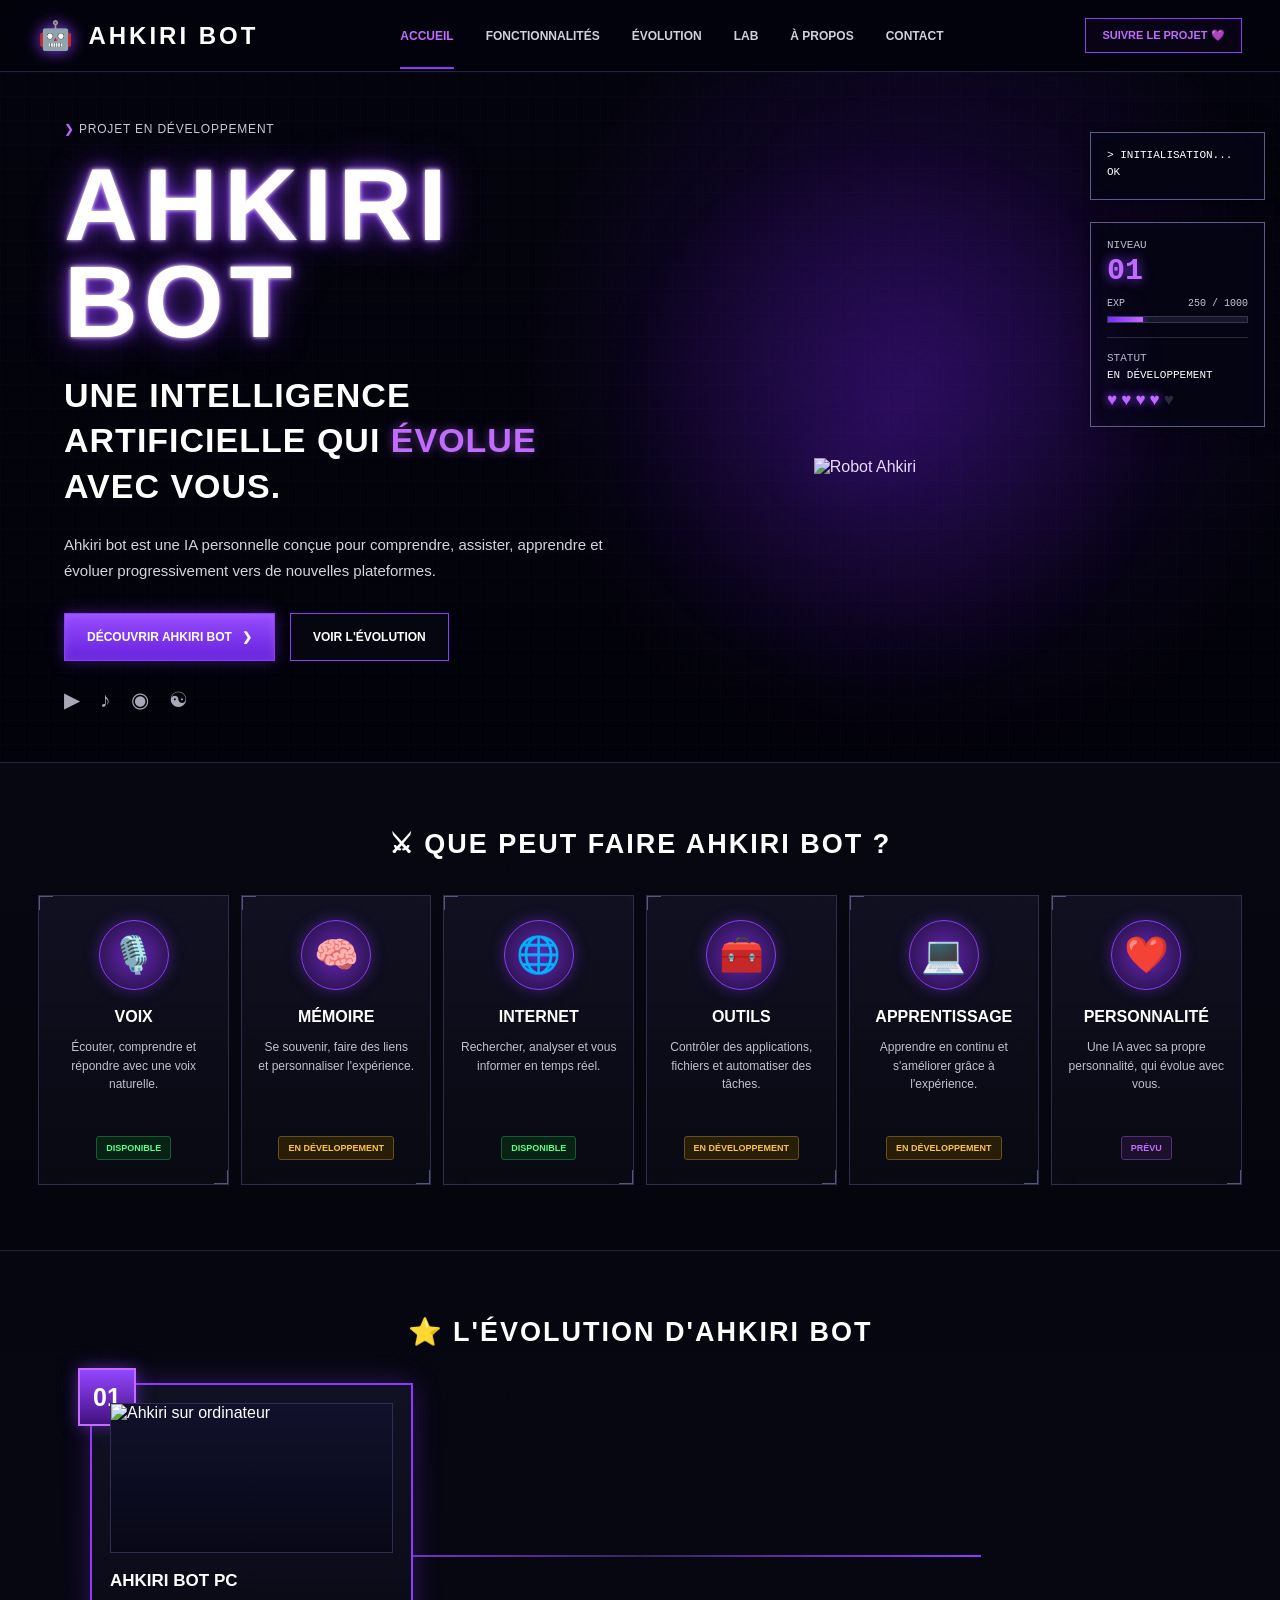
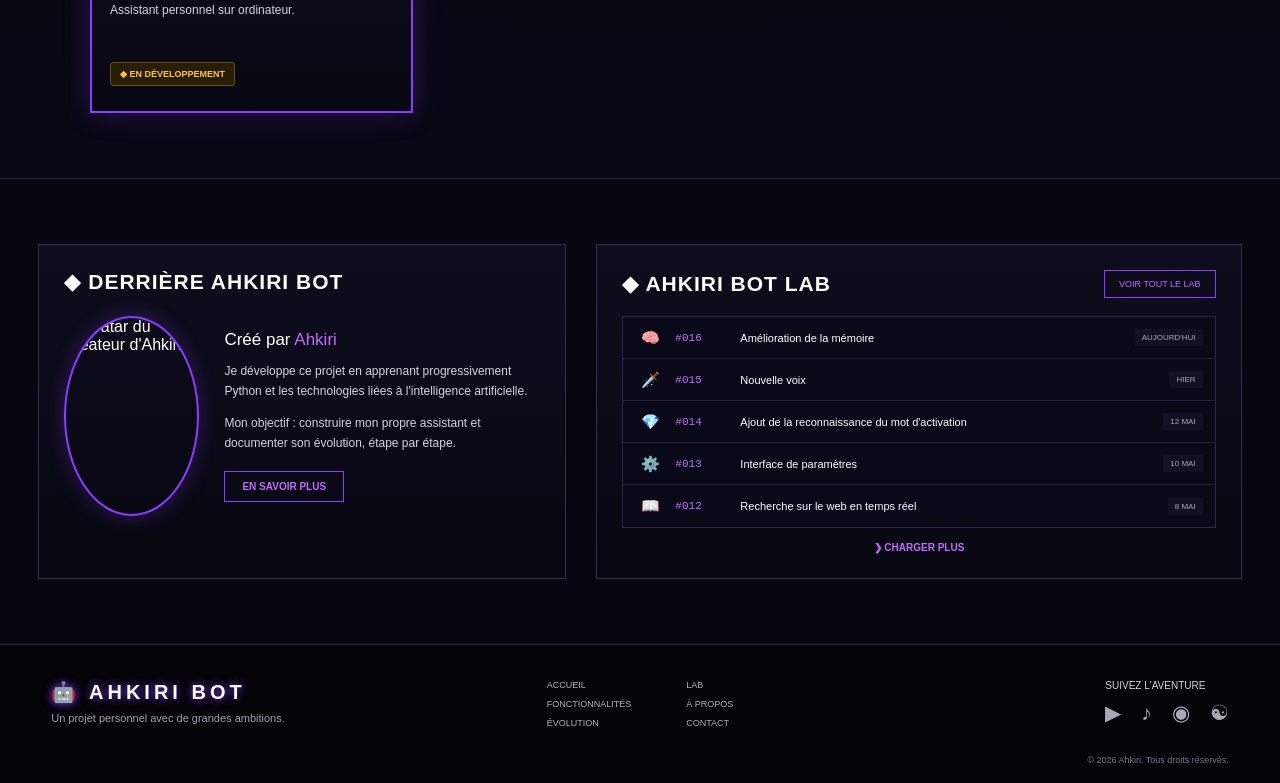
==== index.html @ 8b0729db "Add files via upload" ====
<!DOCTYPE html>
<html lang="fr">

<head>
    <meta charset="UTF-8">

    <meta
        name="viewport"
        content="width=device-width, initial-scale=1.0"
    >

    <meta
        name="description"
        content="Ahkiri bot, une intelligence artificielle personnelle en développement."
    >

    <title>Ahkiri</title>

    <link
        rel="stylesheet"
        href="style.css"
    >
</head>


<body>


    <!-- =========================================
         HEADER
    ========================================== -->

    <header class="header">

        <a
            href="#accueil"
            class="logo"
        >
            <span class="logo-icone">
                🤖
            </span>

            <span>
                AHKIRI BOT
            </span>
        </a>


        <nav class="navigation">

            <a
                href="#accueil"
                class="actif"
            >
                Accueil
            </a>

            <a href="#fonctionnalites">
                Fonctionnalités
            </a>

            <a href="#evolution">
                Évolution
            </a>

            <a href="#lab">
                Lab
            </a>

            <a href="#apropos">
                À propos
            </a>

            <a href="#contact">
                Contact
            </a>

        </nav>


        <a
            href="#apropos"
            class="suivre-projet"
        >
            Suivre le projet 💜
        </a>

    </header>



    <main>


        <!-- =========================================
             HERO / ACCUEIL
        ========================================== -->

        <section
            class="hero"
            id="accueil"
        >


            <!-- TEXTE À GAUCHE -->

            <div class="hero-texte">

                <p class="statut">
                    Projet en développement
                </p>


                <h1>
                    AHKIRI BOT
                </h1>


                <h2>
                    Une intelligence artificielle
                    qui
                    <span>
                        évolue
                    </span>
                    avec vous.
                </h2>


                <p class="description">

                    Ahkiri bot est une IA personnelle conçue pour
                    comprendre, assister, apprendre et évoluer
                    progressivement vers de nouvelles plateformes.

                </p>


                <div class="hero-boutons">

                    <a
                        href="#fonctionnalites"
                        class="bouton principal"
                    >
                        Découvrir Ahkiri bot
                        <span>❯</span>
                    </a>


                    <a
                        href="#evolution"
                        class="bouton secondaire"
                    >
                        Voir l'évolution
                    </a>

                </div>


                <!-- RÉSEAUX -->

                <div class="reseaux">

                    <a href="#">
                        ▶
                    </a>

                    <a href="#">
                        ♪
                    </a>

                    <a href="#">
                        ◉
                    </a>

                    <a href="#">
                        ☯
                    </a>

                </div>

            </div>



            <!-- PERSONNAGE À DROITE -->

            <div class="hero-personnage">

                <img
                    src="images/IA_ahkiri.png"
                    alt="Robot Ahkiri"
                >


                <!-- PETIT HUD INITIALISATION -->

                <div class="hud hud-initialisation">

                    <p>
                        &gt; INITIALISATION...
                    </p>

                    <p>
                        OK
                    </p>

                </div>



                <!-- HUD NIVEAU -->

                <div class="hud hud-niveau">

                    <p class="hud-titre">
                        NIVEAU
                    </p>

                    <strong class="niveau">
                        01
                    </strong>


                    <div class="experience">

                        <div class="experience-info">

                            <span>
                                EXP
                            </span>

                            <span>
                                250 / 1000
                            </span>

                        </div>


                        <div class="barre-exp">

                            <div class="progression-exp"></div>

                        </div>

                    </div>


                    <hr>


                    <p class="hud-titre">
                        STATUT
                    </p>

                    <p>
                        EN DÉVELOPPEMENT
                    </p>


                    <div class="coeurs">

                        <span>♥</span>
                        <span>♥</span>
                        <span>♥</span>
                        <span>♥</span>
                        <span class="coeur-vide">♥</span>

                    </div>

                </div>

            </div>

        </section>



        <!-- =========================================
             CAPACITÉS
        ========================================== -->

        <section
            class="fonctionnalites"
            id="fonctionnalites"
        >

            <h2>
                ⚔ QUE PEUT FAIRE AHKIRI BOT ?
            </h2>


            <div class="cartes">


                <!-- VOIX -->

                <article class="carte">

                    <div class="icone">
                        🎙️
                    </div>

                    <h3>
                        Voix
                    </h3>

                    <p>
                        Écouter, comprendre et répondre
                        avec une voix naturelle.
                    </p>

                    <span class="disponible">
                        Disponible
                    </span>

                </article>



                <!-- MÉMOIRE -->

                <article class="carte">

                    <div class="icone">
                        🧠
                    </div>

                    <h3>
                        Mémoire
                    </h3>

                    <p>
                        Se souvenir, faire des liens
                        et personnaliser l'expérience.
                    </p>

                    <span class="developpement">
                        En développement
                    </span>

                </article>



                <!-- INTERNET -->

                <article class="carte">

                    <div class="icone">
                        🌐
                    </div>

                    <h3>
                        Internet
                    </h3>

                    <p>
                        Rechercher, analyser
                        et vous informer en temps réel.
                    </p>

                    <span class="disponible">
                        Disponible
                    </span>

                </article>



                <!-- OUTILS -->

                <article class="carte">

                    <div class="icone">
                        🧰
                    </div>

                    <h3>
                        Outils
                    </h3>

                    <p>
                        Contrôler des applications,
                        fichiers et automatiser des tâches.
                    </p>

                    <span class="developpement">
                        En développement
                    </span>

                </article>



                <!-- APPRENTISSAGE -->

                <article class="carte">

                    <div class="icone">
                        💻
                    </div>

                    <h3>
                        Apprentissage
                    </h3>

                    <p>
                        Apprendre en continu
                        et s'améliorer grâce à l'expérience.
                    </p>

                    <span class="developpement">
                        En développement
                    </span>

                </article>



                <!-- PERSONNALITÉ -->

                <article class="carte">

                    <div class="icone">
                        ❤️
                    </div>

                    <h3>
                        Personnalité
                    </h3>

                    <p>
                        Une IA avec sa propre personnalité,
                        qui évolue avec vous.
                    </p>

                    <span class="prevu">
                        Prévu
                    </span>

                </article>


            </div>

        </section>



        <!-- =========================================
             ÉVOLUTION
        ========================================== -->

        <section
            class="evolution"
            id="evolution"
        >

            <h2>
                ⭐ L'ÉVOLUTION D'AHKIRI BOT
            </h2>


            <div class="etapes">


                <!-- PC -->

                <article class="etape active">

                    <span class="numero">
                        01
                    </span>


                    <div class="illustration-etape">

                        <img
                            src="images/ahkiri-pc.png"
                            alt="Ahkiri sur ordinateur"
                        >

                    </div>


                    <h3>
                        Ahkiri bot PC
                    </h3>


                    <p>
                        Assistant personnel
                        sur ordinateur.
                    </p>


                    <span class="developpement">
                        ◆ En développement
                    </span>

                </article>



                <!-- MOBILE -->

                <article class="etape verrouille">

                    <span class="numero">
                        02
                    </span>


                    <div class="illustration-etape">

                        <div class="cadenas">
                            🔒
                        </div>

                        <img
                            src="images/ahkiri-mobile.png"
                            alt="Ahkiri sur mobile"
                        >

                    </div>


                    <h3>
                        Ahkiri bot Mobile
                    </h3>


                    <p>
                        Emporter Ahkiri bot
                        partout avec vous.
                    </p>


                    <span class="prevu">
                        ◆ À venir
                    </span>

                </article>



                <!-- ROBOT -->

                <article class="etape verrouille">

                    <span class="numero">
                        03
                    </span>


                    <div class="illustration-etape">

                        <img
                            src="images/ahkiri-robotics.png"
                            alt="Ahkiri Robotics"
                        >

                    </div>


                    <h3>
                        Ahkiri bot Robotics
                    </h3>


                    <p>
                        Intégration d'Ahkiri bot
                        dans une plateforme robotique.
                    </p>


                    <span class="prevu">
                        ◆ À venir
                    </span>

                </article>


            </div>

        </section>



        <!-- =========================================
             BAS DU SITE
        ========================================== -->

        <section class="zone-informations">


            <!-- =====================================
                 DERRIÈRE AHKIRI
            ====================================== -->

            <article
                class="apropos"
                id="apropos"
            >

                <h2>
                    ◆ DERRIÈRE AHKIRI BOT
                </h2>


                <div class="apropos-contenu">

                    <img
                        src="images/avatar.png"
                        alt="Avatar du créateur d'Ahkiri"
                    >


                    <div>

                        <h3>
                            Créé par
                            <span>
                                Ahkiri
                            </span>
                        </h3>


                        <p>
                            Je développe ce projet en apprenant
                            progressivement Python et les technologies
                            liées à l'intelligence artificielle.
                        </p>


                        <p>
                            Mon objectif : construire mon propre
                            assistant et documenter son évolution,
                            étape par étape.
                        </p>


                        <a
                            href="#"
                            class="bouton-apropos"
                        >
                            En savoir plus
                        </a>

                    </div>

                </div>

            </article>



            <!-- =====================================
                 AHKIRI LAB
            ====================================== -->

            <article
                class="lab"
                id="lab"
            >


                <div class="titre-lab">

                    <h2>
                        ◆ AHKIRI BOT LAB
                    </h2>


                    <a href="pages/lab.html">
                        Voir tout le Lab
                    </a>

                </div>


                <div class="journal">


                    <a
                        href="#"
                        class="entree-lab"
                    >

                        <span class="icone-lab">
                            🧠
                        </span>

                        <span class="numero-lab">
                            #016
                        </span>

                        <span class="nom-lab">
                            Amélioration de la mémoire
                        </span>

                        <span class="date-lab">
                            Aujourd'hui
                        </span>

                    </a>



                    <a
                        href="#"
                        class="entree-lab"
                    >

                        <span class="icone-lab">
                            🗡️
                        </span>

                        <span class="numero-lab">
                            #015
                        </span>

                        <span class="nom-lab">
                            Nouvelle voix
                        </span>

                        <span class="date-lab">
                            Hier
                        </span>

                    </a>



                    <a
                        href="#"
                        class="entree-lab"
                    >

                        <span class="icone-lab">
                            💎
                        </span>

                        <span class="numero-lab">
                            #014
                        </span>

                        <span class="nom-lab">
                            Ajout de la reconnaissance
                            du mot d'activation
                        </span>

                        <span class="date-lab">
                            12 mai
                        </span>

                    </a>



                    <a
                        href="#"
                        class="entree-lab"
                    >

                        <span class="icone-lab">
                            ⚙️
                        </span>

                        <span class="numero-lab">
                            #013
                        </span>

                        <span class="nom-lab">
                            Interface de paramètres
                        </span>

                        <span class="date-lab">
                            10 mai
                        </span>

                    </a>



                    <a
                        href="#"
                        class="entree-lab"
                    >

                        <span class="icone-lab">
                            📖
                        </span>

                        <span class="numero-lab">
                            #012
                        </span>

                        <span class="nom-lab">
                            Recherche sur le web
                            en temps réel
                        </span>

                        <span class="date-lab">
                            8 mai
                        </span>

                    </a>


                </div>


                <a
                    href="pages/lab.html"
                    class="charger-plus"
                >
                    ❯ Charger plus
                </a>

            </article>

        </section>

    </main>



    <!-- =========================================
         FOOTER
    ========================================== -->

    <footer
        id="contact"
        class="footer"
    >


        <div class="footer-logo">

            <h2>
                🤖 AHKIRI BOT
            </h2>

            <p>
                Un projet personnel avec de grandes ambitions.
            </p>

        </div>



        <div class="footer-liens">

            <div>

                <a href="#accueil">
                    Accueil
                </a>

                <a href="#fonctionnalites">
                    Fonctionnalités
                </a>

                <a href="#evolution">
                    Évolution
                </a>

            </div>


            <div>

                <a href="#lab">
                    Lab
                </a>

                <a href="#apropos">
                    À propos
                </a>

                <a href="#contact">
                    Contact
                </a>

            </div>

        </div>



        <div class="footer-reseaux">

            <p>
                Suivez l'aventure
            </p>


            <div class="reseaux">

                <a href="#">
                    ▶
                </a>

                <a href="#">
                    ♪
                </a>

                <a href="#">
                    ◉
                </a>

                <a href="#">
                    ☯
                </a>

            </div>

        </div>


        <p class="copyright">
            © 2026 Ahkiri. Tous droits réservés.
        </p>

    </footer>



    <script src="script.js"></script>

</body>

</html>
---- style.css ----
/* =========================================
   AHKIRI - STYLE COMPLET
   Compatible avec le dernier index.html
   ========================================= */


/* =========================================
   VARIABLES
   ========================================= */

:root {
    --bg: #050510;
    --bg-dark: #020207;
    --bg-soft: #09091a;

    --panel: #0d0d1f;
    --panel-light: #121227;

    --purple: #8d3cff;
    --purple-light: #c06cff;
    --purple-dark: #44107b;

    --white: #ffffff;
    --text: #d4d4df;
    --text-soft: #9c9caf;

    --green: #56ff87;
    --yellow: #ffc340;
    --red: #ff5c74;

    --border: #292947;
}


/* =========================================
   RESET
   ========================================= */

* {
    margin: 0;
    padding: 0;
    box-sizing: border-box;
}


html {
    scroll-behavior: smooth;
}


body {
    min-height: 100vh;

    background:
        radial-gradient(
            circle at top,
            #120928 0%,
            #050510 38%,
            #020207 100%
        );

    color: var(--white);

    font-family:
        Arial,
        Helvetica,
        sans-serif;
}


a {
    color: inherit;
}


img {
    display: block;

    max-width: 100%;
}


/* =========================================
   HEADER
   ========================================= */

.header {
    position: sticky;

    top: 0;

    z-index: 1000;

    width: 100%;

    min-height: 72px;

    padding:
        0 3%;

    display: flex;

    align-items: center;

    justify-content: space-between;

    gap: 25px;

    background:
        rgba(3, 3, 12, 0.96);

    border-bottom:
        1px solid #24243d;

    backdrop-filter:
        blur(12px);
}


/* LOGO */

.logo {
    display: flex;

    align-items: center;

    gap: 12px;

    color: white;

    text-decoration: none;

    font-size: 24px;

    font-weight: 900;

    letter-spacing: 3px;
}


.logo-icone {
    color:
        var(--purple-light);

    font-size:
        28px;

    filter:
        drop-shadow(
            0 0 8px var(--purple)
        );
}


/* NAVIGATION */

.navigation {
    display:
        flex;

    align-items:
        center;

    gap:
        32px;
}


.navigation a {
    position:
        relative;

    color:
        #d1d1dc;

    text-decoration:
        none;

    font-size:
        12px;

    font-weight:
        bold;

    text-transform:
        uppercase;

    transition:
        color 0.2s;
}


.navigation a:hover,
.navigation a.actif {
    color:
        var(--purple-light);
}


.navigation a::after {
    content:
        "";

    position:
        absolute;

    left:
        0;

    bottom:
        -26px;

    width:
        0;

    height:
        2px;

    background:
        var(--purple);

    transition:
        width 0.2s;
}


.navigation a:hover::after,
.navigation a.actif::after {
    width:
        100%;
}


/* bouton suivre projet */

.suivre-projet {
    padding:
        10px 16px;

    color:
        var(--purple-light);

    text-decoration:
        none;

    text-transform:
        uppercase;

    font-size:
        11px;

    font-weight:
        bold;

    border:
        1px solid var(--purple);

    background:
        rgba(141, 60, 255, 0.04);

    transition:
        0.2s;
}


.suivre-projet:hover {
    background:
        rgba(141, 60, 255, 0.15);

    box-shadow:
        0 0 15px
        rgba(141, 60, 255, 0.35);
}


/* =========================================
   HERO
   ========================================= */

.hero {
    position:
        relative;

    min-height:
        620px;

    padding:
        50px 5%;

    display:
        flex;

    justify-content:
        space-between;

    align-items:
        center;

    gap:
        35px;

    overflow:
        hidden;

    border-bottom:
        1px solid #24243c;

    background:
        linear-gradient(
            rgba(1, 1, 8, 0.35),
            rgba(1, 1, 8, 0.8)
        ),
        radial-gradient(
            circle at 72% 43%,
            rgba(120, 25, 255, 0.4),
            transparent 40%
        ),
        #050510;
}


/* grille subtile */

.hero::before {
    content:
        "";

    position:
        absolute;

    inset:
        0;

    background-image:
        linear-gradient(
            rgba(140, 60, 255, 0.025) 1px,
            transparent 1px
        ),
        linear-gradient(
            90deg,
            rgba(140, 60, 255, 0.025) 1px,
            transparent 1px
        );

    background-size:
        24px 24px;

    pointer-events:
        none;
}


/* halo central */

.hero::after {
    content:
        "";

    position:
        absolute;

    width:
        600px;

    height:
        600px;

    right:
        7%;

    top:
        50%;

    transform:
        translateY(-50%);

    border-radius:
        50%;

    background:
        radial-gradient(
            circle,
            rgba(125, 40, 255, 0.22),
            transparent 67%
        );

    pointer-events:
        none;
}


/* =========================================
   HERO TEXTE
   ========================================= */

.hero-texte {
    position:
        relative;

    z-index:
        2;

    width:
        47%;
}


.statut {
    margin-bottom:
        20px;

    color:
        #c9c9d4;

    font-size:
        12px;

    text-transform:
        uppercase;

    letter-spacing:
        0.8px;
}


.statut::before {
    content:
        "❯ ";

    color:
        var(--purple-light);
}


.hero h1 {
    margin-bottom:
        22px;

    color:
        white;

    font-size:
        clamp(65px, 8vw, 110px);

    font-weight:
        900;

    letter-spacing:
        6px;

    line-height:
        0.95;

    text-shadow:
        0 0 4px white,
        0 0 15px var(--purple),
        0 0 36px rgba(141, 60, 255, 0.55);
}


.hero h2 {
    max-width:
        640px;

    margin-bottom:
        22px;

    font-size:
        clamp(22px, 2.8vw, 34px);

    line-height:
        1.35;

    text-transform:
        uppercase;

    letter-spacing:
        1px;
}


.hero h2 span {
    color:
        var(--purple-light);

    text-shadow:
        0 0 10px
        rgba(192, 108, 255, 0.5);
}


.description {
    max-width:
        610px;

    color:
        var(--text);

    line-height:
        1.7;

    font-size:
        15px;
}


/* =========================================
   HERO BOUTONS
   ========================================= */

.hero-boutons {
    display:
        flex;

    gap:
        15px;

    margin-top:
        30px;
}


.bouton {
    min-height:
        48px;

    padding:
        0 22px;

    display:
        inline-flex;

    align-items:
        center;

    justify-content:
        center;

    gap:
        10px;

    color:
        white;

    text-decoration:
        none;

    text-transform:
        uppercase;

    font-size:
        12px;

    font-weight:
        bold;

    border:
        1px solid var(--purple);

    transition:
        transform 0.15s,
        box-shadow 0.15s,
        background 0.15s;
}


.bouton.principal {
    background:
        linear-gradient(
            180deg,
            #984dff,
            #6522dc
        );

    box-shadow:
        inset 0 0 10px
        rgba(255,255,255,0.12),

        0 0 15px
        rgba(141, 60, 255, 0.38);
}


.bouton.secondaire {
    background:
        rgba(7, 7, 18, 0.88);
}


.bouton:hover {
    transform:
        translateY(-2px);

    box-shadow:
        0 0 20px
        rgba(141, 60, 255, 0.65);
}


/* =========================================
   RÉSEAUX HERO
   ========================================= */

.reseaux {
    display:
        flex;

    align-items:
        center;

    gap:
        20px;

    margin-top:
        27px;
}


.reseaux a {
    color:
        #a8a8b8;

    text-decoration:
        none;

    font-size:
        21px;

    transition:
        0.2s;
}


.reseaux a:hover {
    color:
        var(--purple-light);

    transform:
        translateY(-2px);

    text-shadow:
        0 0 10px
        var(--purple);
}


/* =========================================
   HERO PERSONNAGE
   ========================================= */

.hero-personnage img {
    width: min(100%, 560px);
    max-height: 560px;

    object-fit: contain;

    transform: translate(-300px, 50px);

    filter:
        drop-shadow(
            0 0 30px
            rgba(130, 40, 255, 0.45)
        );
}


.hero-personnage img {
    width:
        min(100%, 560px);

    max-height:
        560px;

    object-fit:
        contain;

    filter:
        drop-shadow(
            0 0 30px
            rgba(130, 40, 255, 0.45)
        );
}


/* =========================================
   HUD
   ========================================= */

.hud {
    position:
        absolute;

    padding:
        16px;

    color:
        white;

    background:
        rgba(5, 5, 19, 0.92);

    border:
        1px solid #5d5d88;

    box-shadow:
        inset 0 0 15px
        rgba(140, 60, 255, 0.05),

        0 0 20px
        rgba(0, 0, 0, 0.6);

    font-family:
        "Courier New",
        monospace;

    font-size:
        11px;

    backdrop-filter:
        blur(8px);
}


.hud-initialisation {
    top:
        60px;

    right:
        15px;

    width:
        175px;
}


.hud-initialisation p {
    margin-bottom:
        5px;
}


.hud-niveau {
    top:
        150px;

    right:
        15px;

    width:
        175px;
}


.hud-titre {
    margin-bottom:
        5px;

    color:
        #bdbdca;
}


.niveau {
    display:
        block;

    margin-bottom:
        12px;

    color:
        var(--purple-light);

    font-size:
        30px;

    line-height:
        1;

    text-shadow:
        0 0 12px
        var(--purple);
}


/* EXP */

.experience {
    margin-top:
        8px;
}


.experience-info {
    display:
        flex;

    justify-content:
        space-between;

    gap:
        10px;

    margin-bottom:
        7px;

    color:
        #c5c5d2;

    font-size:
        10px;
}


.barre-exp {
    position:
        relative;

    width:
        100%;

    height:
        7px;

    overflow:
        hidden;

    background:
        #17172a;

    border:
        1px solid #363654;
}


.progression-exp {
    width:
        25%;

    height:
        100%;

    background:
        linear-gradient(
            90deg,
            #7b2eff,
            #c76cff
        );

    box-shadow:
        0 0 8px
        var(--purple);
}


.hud hr {
    margin:
        14px 0;

    border:
        none;

    border-top:
        1px solid #2a2a45;
}


/* COEURS */

.coeurs {
    display:
        flex;

    gap:
        4px;

    margin-top:
        10px;
}


.coeurs span {
    color:
        var(--purple-light);

    font-size:
        17px;

    text-shadow:
        0 0 8px var(--purple);
}


.coeurs .coeur-vide {
    color:
        #29293f;

    text-shadow:
        none;
}


/* =========================================
   SECTIONS
   ========================================= */

.fonctionnalites,
.evolution,
.zone-informations {
    padding:
        65px 3%;
}


.fonctionnalites h2,
.evolution h2 {
    margin-bottom:
        35px;

    text-align:
        center;

    text-transform:
        uppercase;

    font-size:
        27px;

    letter-spacing:
        2px;
}


/* =========================================
   FONCTIONNALITÉS
   ========================================= */

.fonctionnalites {
    background:
        linear-gradient(
            180deg,
            #070712,
            #05050d
        );

    border-bottom:
        1px solid #202039;
}


.cartes {
    display:
        grid;

    grid-template-columns:
        repeat(6, 1fr);

    gap:
        12px;
}


.carte {
    position:
        relative;

    min-height:
        275px;

    padding:
        24px 16px;

    text-align:
        center;

    background:
        linear-gradient(
            180deg,
            #101021,
            #090912
        );

    border:
        1px solid #2e2e4c;

    box-shadow:
        inset 0 0 18px
        rgba(255,255,255,0.015);

    overflow:
        hidden;

    transition:
        0.2s;
}


/* coins UI */

.carte::before,
.carte::after {
    content:
        "";

    position:
        absolute;

    width:
        13px;

    height:
        13px;
}


.carte::before {
    top:
        -1px;

    left:
        -1px;

    border-top:
        2px solid #55557e;

    border-left:
        2px solid #55557e;
}


.carte::after {
    right:
        -1px;

    bottom:
        -1px;

    border-right:
        2px solid #55557e;

    border-bottom:
        2px solid #55557e;
}


.carte:hover {
    transform:
        translateY(-5px);

    border-color:
        var(--purple);

    box-shadow:
        0 0 22px
        rgba(141, 60, 255, 0.2);
}


.icone {
    width:
        70px;

    height:
        70px;

    margin:
        0 auto 18px;

    display:
        flex;

    align-items:
        center;

    justify-content:
        center;

    font-size:
        36px;

    border-radius:
        50%;

    background:
        radial-gradient(
            circle,
            #6624b8,
            #1c1033
        );

    border:
        1px solid
        var(--purple);

    box-shadow:
        0 0 15px
        rgba(141, 60, 255, 0.4);
}


.carte h3 {
    margin-bottom:
        12px;

    font-size:
        16px;

    text-transform:
        uppercase;
}


.carte p {
    min-height:
        80px;

    margin-bottom:
        18px;

    color:
        #c1c1cd;

    font-size:
        12px;

    line-height:
        1.55;
}


/* =========================================
   BADGES
   ========================================= */

.disponible,
.developpement,
.prevu {
    display:
        inline-block;

    padding:
        6px 9px;

    text-transform:
        uppercase;

    font-size:
        9px;

    font-weight:
        bold;

    border-radius:
        3px;
}


.disponible {
    color:
        var(--green);

    background:
        #082315;

    border:
        1px solid #185e35;
}


.developpement {
    color:
        var(--yellow);

    background:
        #281d06;

    border:
        1px solid #655019;
}


.prevu {
    color:
        var(--purple-light);

    background:
        #1c102c;

    border:
        1px solid #503078;
}


/* =========================================
   ÉVOLUTION
   ========================================= */

.evolution {
    background:
        linear-gradient(
            180deg,
            #060610,
            #080814
        );

    border-bottom:
        1px solid #22223c;
}


.etapes {
    position:
        relative;

    max-width:
        1100px;

    margin:
        auto;

    display:
        grid;

    grid-template-columns:
        repeat(3, 1fr);

    gap:
        65px;
}


/* ligne progression */

.etapes::before {
    content:
        "";

    position:
        absolute;

    top:
        52%;

    left:
        19%;

    right:
        19%;

    height:
        2px;

    background:
        linear-gradient(
            90deg,
            var(--purple),
            #3a2559,
            var(--purple)
        );

    z-index:
        0;
}


.etape {
    position:
        relative;

    z-index:
        1;

    min-height:
        330px;

    padding:
        18px;

    background:
        linear-gradient(
            180deg,
            #111124,
            #080812
        );

    border:
        1px solid #38385f;

    transition:
        0.2s;
}


.etape.active {
    border:
        2px solid var(--purple);

    box-shadow:
        0 0 25px
        rgba(141, 60, 255, 0.28);
}


.etape:hover {
    transform:
        translateY(-4px);
}


.numero {
    position:
        absolute;

    top:
        -17px;

    left:
        -14px;

    width:
        58px;

    height:
        58px;

    display:
        flex;

    align-items:
        center;

    justify-content:
        center;

    color:
        white;

    font-size:
        25px;

    font-weight:
        bold;

    background:
        linear-gradient(
            180deg,
            #9346ff,
            #42117f
        );

    border:
        2px solid #c26dff;

    box-shadow:
        0 0 15px
        rgba(141, 60, 255, 0.5);
}


/* image évolution */

.illustration-etape {
    position:
        relative;

    width:
        100%;

    height:
        150px;

    margin-bottom:
        18px;

    overflow:
        hidden;

    background:
        linear-gradient(
            180deg,
            #11112c,
            #080817
        );

    border:
        1px solid #2e2e50;
}


.illustration-etape img {
    width:
        100%;

    height:
        100%;

    object-fit:
        cover;
}


.cadenas {
    position:
        absolute;

    top:
        50%;

    left:
        50%;

    transform:
        translate(-50%, -50%);

    z-index:
        2;

    width:
        44px;

    height:
        44px;

    display:
        flex;

    align-items:
        center;

    justify-content:
        center;

    border-radius:
        50%;

    background:
        rgba(4, 4, 13, 0.9);

    border:
        1px solid #555575;
}


.etape h3 {
    margin-bottom:
        10px;

    text-transform:
        uppercase;

    font-size:
        17px;
}


.etape p {
    min-height:
        45px;

    margin-bottom:
        16px;

    color:
        var(--text);

    font-size:
        12px;

    line-height:
        1.55;
}


.etape.verrouille {
    opacity:
        0.78;
}


/* =========================================
   ZONE INFOS : À PROPOS + LAB
   ========================================= */

.zone-informations {
    display:
        grid;

    grid-template-columns:
        0.9fr 1.1fr;

    gap:
        30px;

    background:
        #060610;
}


/* =========================================
   DERRIÈRE AHKIRI
   ========================================= */

.apropos {
    padding:
        25px;

    background:
        linear-gradient(
            180deg,
            #0d0d1d,
            #080812
        );

    border:
        1px solid #30304f;
}


.apropos h2 {
    margin-bottom:
        22px;

    text-transform:
        uppercase;

    font-size:
        21px;

    letter-spacing:
        1px;
}


.apropos-contenu {
    display:
        grid;

    grid-template-columns:
        135px 1fr;

    gap:
        25px;

    align-items:
        center;
}


.apropos-contenu img {
    width:
        170px;

    height:
        200px;

    object-fit:
        cover;

    border-radius:
        50%;

    border:
        2px solid var(--purple);

    box-shadow:
        0 0 20px
        rgba(141, 60, 255, 0.3);
}


.apropos h3 {
    margin-bottom:
        12px;

    font-size:
        17px;

    font-weight:
        normal;
}


.apropos h3 span {
    color:
        var(--purple-light);
}


.apropos p {
    margin-bottom:
        12px;

    color:
        var(--text);

    font-size:
        12px;

    line-height:
        1.65;
}


.bouton-apropos {
    display:
        inline-block;

    margin-top:
        6px;

    padding:
        9px 17px;

    color:
        var(--purple-light);

    text-decoration:
        none;

    text-transform:
        uppercase;

    font-size:
        10px;

    font-weight:
        bold;

    border:
        1px solid var(--purple);

    transition:
        0.2s;
}


.bouton-apropos:hover {
    background:
        rgba(141, 60, 255, 0.12);

    box-shadow:
        0 0 12px
        rgba(141, 60, 255, 0.3);
}


/* =========================================
   LAB
   ========================================= */

.lab {
    padding:
        25px;

    background:
        linear-gradient(
            180deg,
            #0d0d1d,
            #080812
        );

    border:
        1px solid #30304f;
}


.titre-lab {
    display:
        flex;

    justify-content:
        space-between;

    align-items:
        center;

    gap:
        15px;

    margin-bottom:
        18px;
}


.titre-lab h2 {
    text-transform:
        uppercase;

    font-size:
        21px;

    letter-spacing:
        1px;
}


.titre-lab a {
    padding:
        8px 14px;

    color:
        var(--purple-light);

    text-decoration:
        none;

    text-transform:
        uppercase;

    font-size:
        9px;

    border:
        1px solid var(--purple);
}


.journal {
    width:
        100%;

    background:
        #090918;

    border:
        1px solid #292946;
}


.entree-lab {
    display:
        grid;

    grid-template-columns:
        30px 55px 1fr 90px;

    align-items:
        center;

    gap:
        10px;

    min-height:
        42px;

    padding:
        7px 12px;

    color:
        white;

    text-decoration:
        none;

    border-bottom:
        1px solid #24243d;

    transition:
        0.2s;
}


.entree-lab:last-child {
    border-bottom:
        none;
}


.entree-lab:hover {
    background:
        rgba(141, 60, 255, 0.08);
}


.icone-lab {
    text-align:
        center;

    font-size:
        15px;
}


.numero-lab {
    color:
        var(--purple-light);

    font-family:
        monospace;

    font-size:
        11px;
}


.nom-lab {
    font-size:
        11px;
}


.date-lab {
    justify-self:
        end;

    padding:
        4px 7px;

    color:
        #a9a9b9;

    background:
        #111122;

    font-size:
        8px;

    text-transform:
        uppercase;
}


.charger-plus {
    display:
        block;

    margin-top:
        14px;

    color:
        var(--purple-light);

    text-align:
        center;

    text-decoration:
        none;

    text-transform:
        uppercase;

    font-size:
        10px;

    font-weight:
        bold;
}


/* =========================================
   FOOTER
   ========================================= */

.footer {
    position:
        relative;

    display:
        grid;

    grid-template-columns:
        1fr auto 1fr;

    align-items:
        start;

    gap:
        50px;

    padding:
        35px 4% 55px;

    background:
        #030308;

    border-top:
        1px solid #24243b;

    color:
        #a1a1b0;
}


.footer-logo h2 {
    margin-bottom:
        8px;

    color:
        white;

    font-size:
        20px;

    letter-spacing:
        4px;

    text-shadow:
        0 0 10px
        var(--purple);
}


.footer-logo p {
    font-size:
        11px;
}


.footer-liens {
    display:
        flex;

    gap:
        55px;
}


.footer-liens > div {
    display:
        flex;

    flex-direction:
        column;

    gap:
        9px;
}


.footer-liens a {
    color:
        #b2b2c0;

    text-decoration:
        none;

    text-transform:
        uppercase;

    font-size:
        9px;
}


.footer-liens a:hover {
    color:
        var(--purple-light);
}


.footer-reseaux {
    justify-self:
        end;
}


.footer-reseaux > p {
    margin-bottom:
        10px;

    color:
        #d3d3dd;

    text-transform:
        uppercase;

    font-size:
        10px;
}


.footer-reseaux .reseaux {
    margin-top:
        0;
}


.copyright {
    position:
        absolute;

    right:
        4%;

    bottom:
        18px;

    color:
        #77778a;

    font-size:
        9px;
}


/* =========================================
   RESPONSIVE
   ========================================= */

@media (max-width: 1200px) {

    .cartes {
        grid-template-columns:
            repeat(3, 1fr);
    }


    .navigation {
        gap:
            20px;
    }

}


@media (max-width: 950px) {

    .navigation {
        display:
            none;
    }


    .hero {
        flex-direction:
            column;

        text-align:
            center;
    }


    .hero-texte,
    .hero-personnage {
        width:
            100%;
    }


    .description {
        margin:
            auto;
    }


    .hero-boutons,
    .hero-texte .reseaux {
        justify-content:
            center;
    }


    .hero-personnage {
        margin-top:
            25px;

        margin-left:
            570px;
    }


    .hud {
        display:
            none;
    }


    .etapes {
        grid-template-columns:
            1fr;

        gap:
            25px;
    }


    .etapes::before {
        display:
            none;
    }


    .zone-informations {
        grid-template-columns:
            1fr;
    }


    .footer {
        grid-template-columns:
            1fr;

        text-align:
            center;
    }


    .footer-liens {
        justify-content:
            center;
    }


    .footer-reseaux {
        justify-self:
            center;
    }


    .copyright {
        position:
            static;

        grid-column:
            1 / -1;

        margin-top:
            10px;
    }

}


@media (max-width: 650px) {

    .header {
        padding:
            0 5%;
    }


    .suivre-projet {
        display:
            none;
    }


    .hero {
        padding:
            45px 5%;
    }


    .hero h1 {
        font-size:
            54px;

        letter-spacing:
            3px;
    }


    .hero h2 {
        font-size:
            22px;
    }


    .hero-boutons {
        flex-direction:
            column;
    }


    .bouton {
        width:
            100%;
    }


    .cartes {
        grid-template-columns:
            1fr;
    }


    .fonctionnalites,
    .evolution,
    .zone-informations {
        padding:
            50px 5%;
    }


    .apropos-contenu {
        grid-template-columns:
            1fr;

        text-align:
            center;
    }


    .apropos-contenu img {
        margin:
            auto;
    }


    .titre-lab {
        align-items:
            flex-start;

        flex-direction:
            column;
    }


    .entree-lab {
        grid-template-columns:
            28px 48px 1fr;
    }


    .date-lab {
        display:
            none;
    }


    .footer-liens {
        gap:
            30px;
    }

}
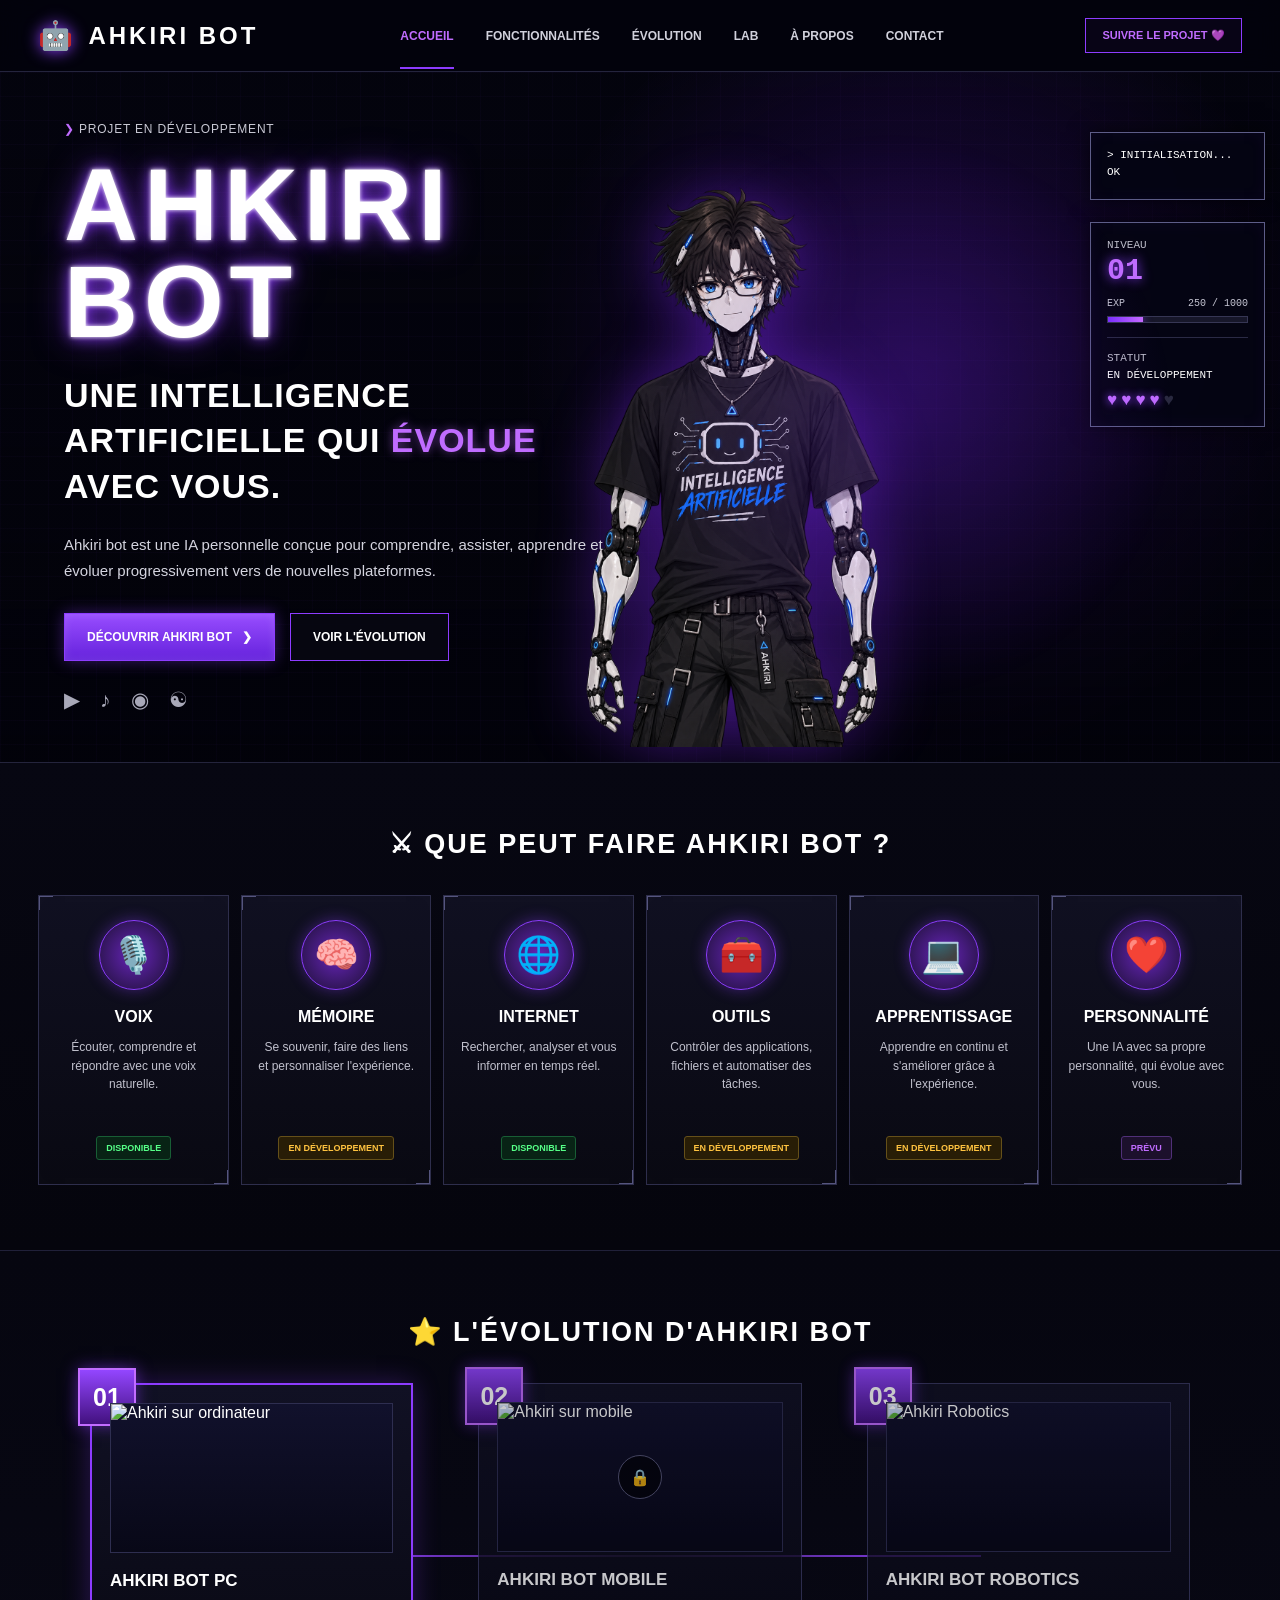
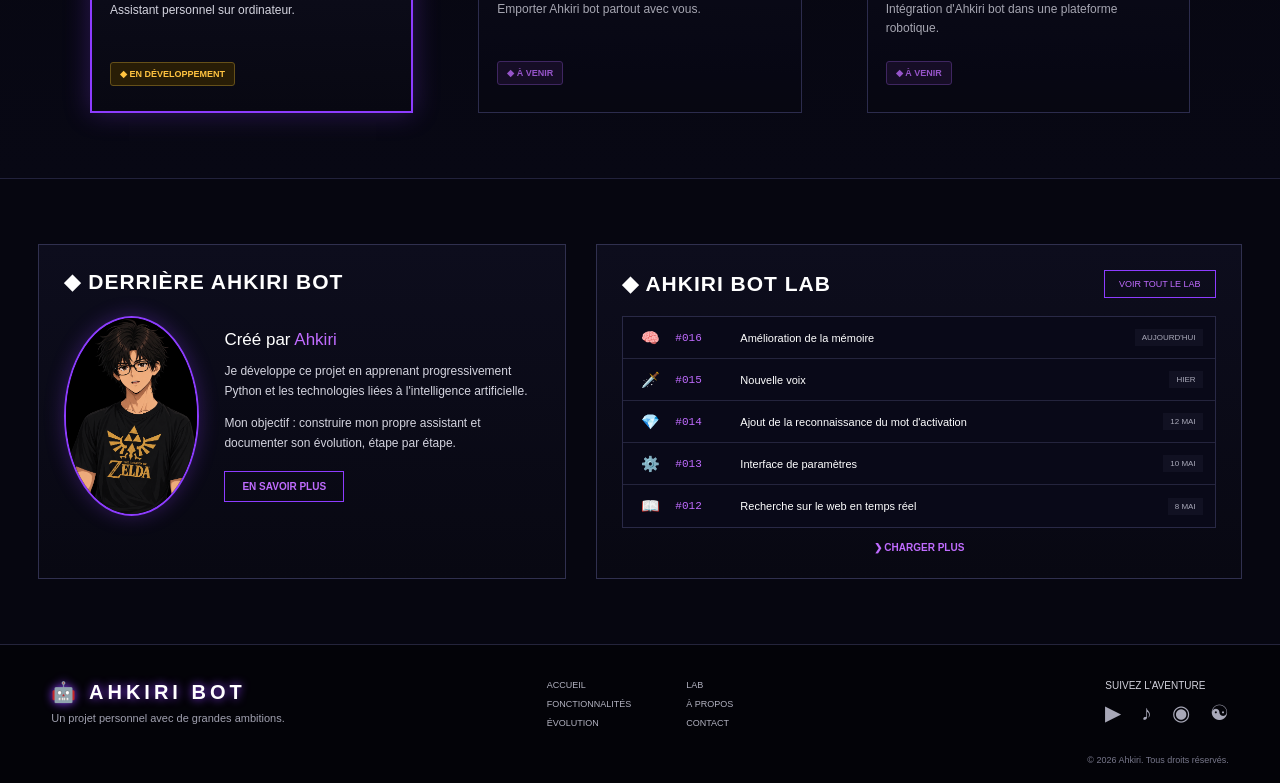
==== commit 24b95b00: "Update index.html" ====
--- a/index.html
+++ b/index.html
@@ -1,5 +1,8 @@
 <!DOCTYPE html>
 <html lang="fr">
+
+<script src="https://cdn.jsdelivr.net/npm/@supabase/supabase-js@2"></script>
+<script src="js/supabase.js"></script>
 
 <head>
     <meta charset="UTF-8">
@@ -931,4 +934,4 @@
 
 </body>
 
-</html>+</html>
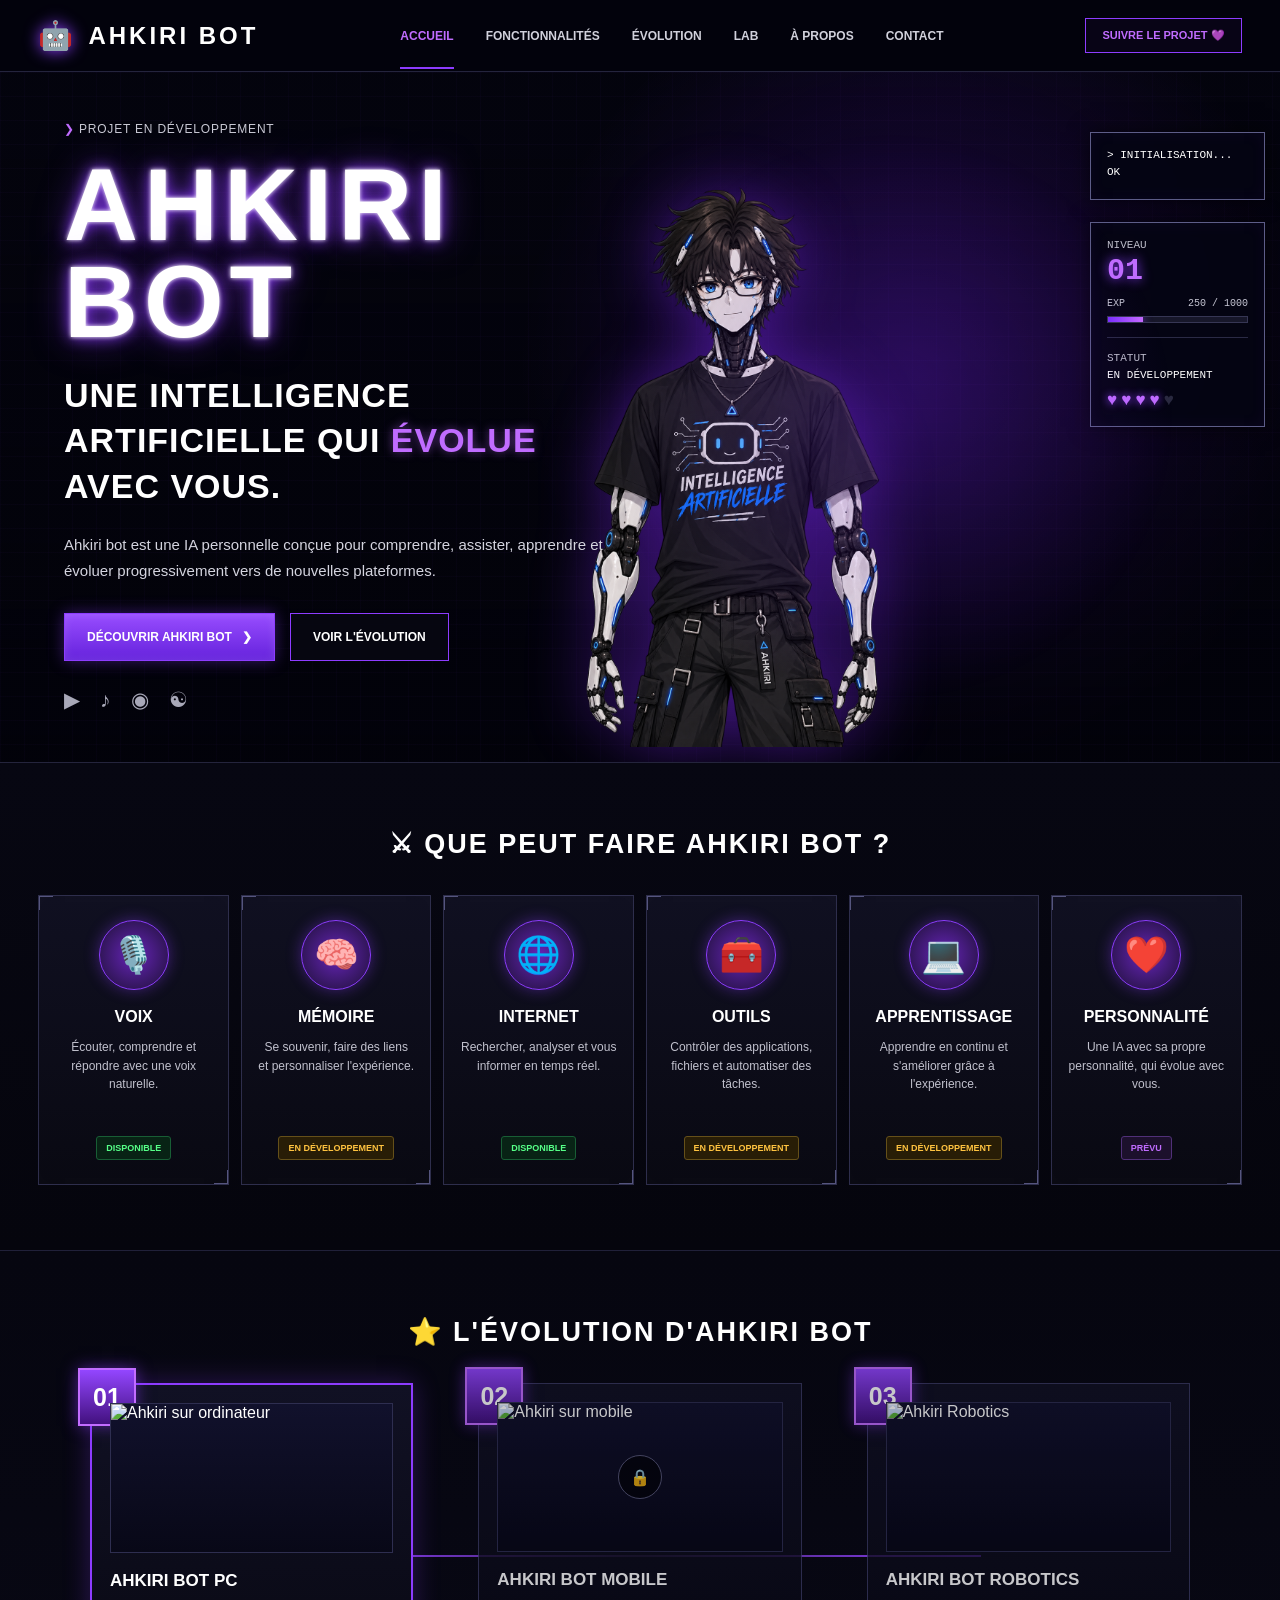
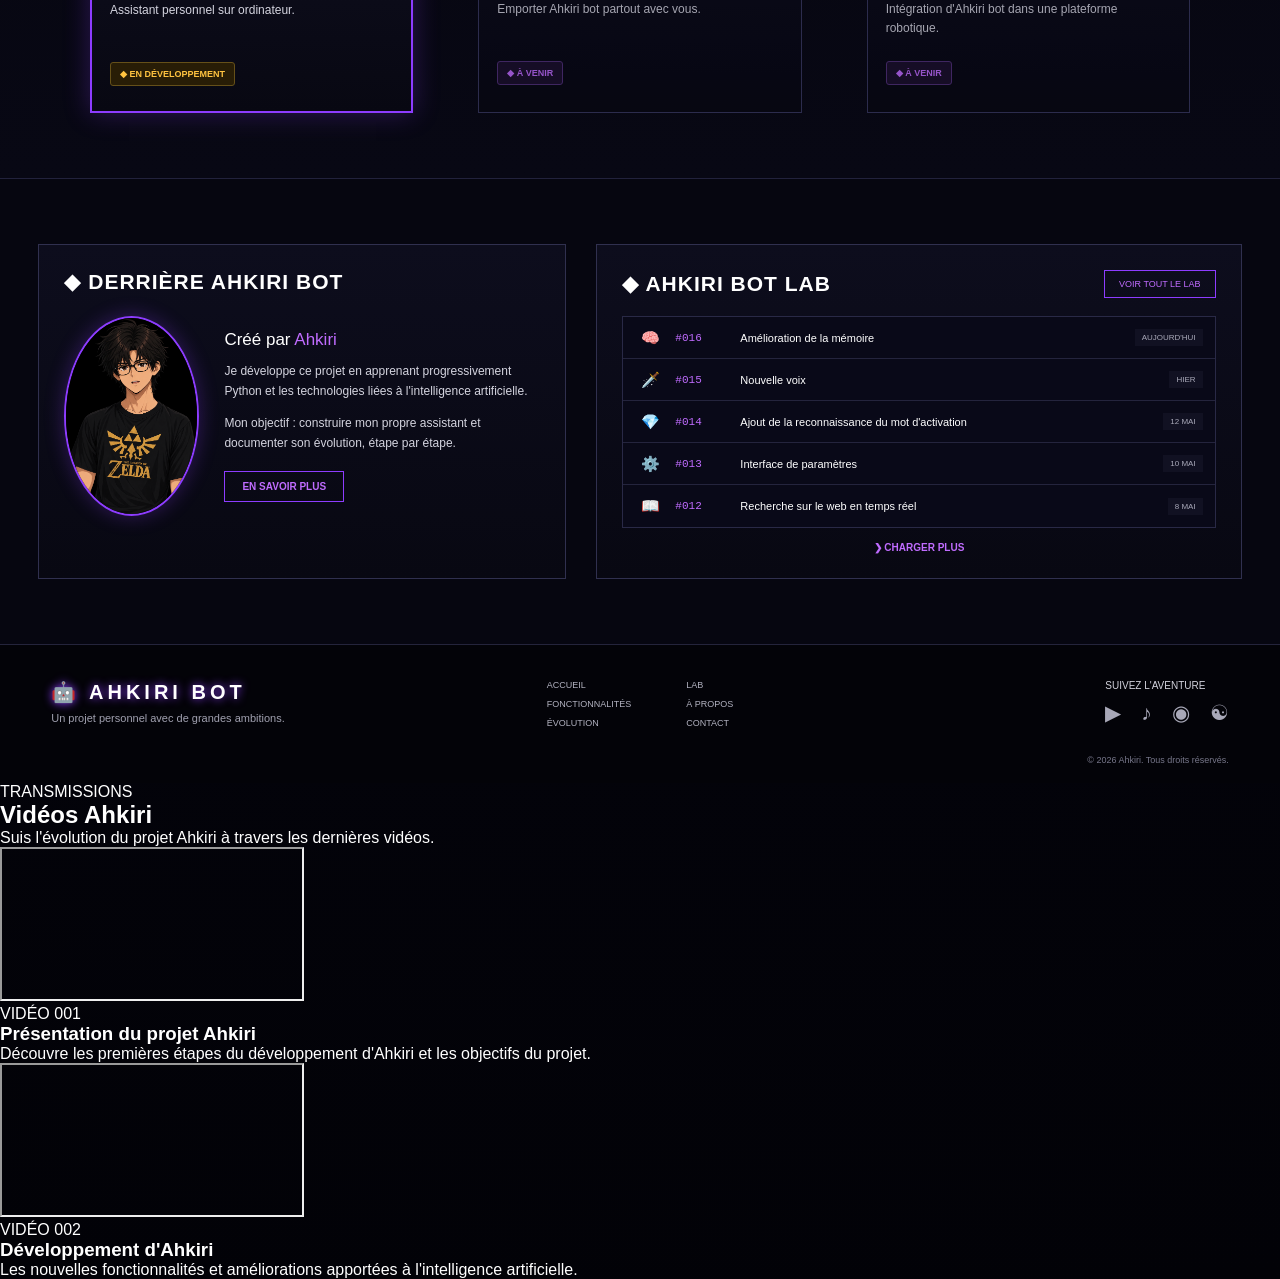
==== commit 8309c2cc: "Update print statement from 'Hello' to 'Goodbye'" ====
--- a/index.html
+++ b/index.html
@@ -927,6 +927,74 @@
         </p>
 
     </footer>
+    <section class="videos" id="videos">
+    <div class="videos-container">
+
+        <div class="videos-header">
+            <span class="section-tag">TRANSMISSIONS</span>
+            <h2>Vidéos Ahkiri</h2>
+            <p>
+                Suis l'évolution du projet Ahkiri à travers les dernières vidéos.
+            </p>
+        </div>
+
+        <div class="videos-grid">
+
+            <!-- VIDÉO 1 -->
+            <article class="video-card">
+
+                <div class="video-player">
+                    <iframe
+                        src="https://www.youtube.com/embed/ID_DE_LA_VIDEO"
+                        title="Vidéo Ahkiri"
+                        allow="accelerometer; autoplay; clipboard-write; encrypted-media; gyroscope; picture-in-picture"
+                        allowfullscreen>
+                    </iframe>
+                </div>
+
+                <div class="video-info">
+                    <span class="video-number">VIDÉO 001</span>
+
+                    <h3>Présentation du projet Ahkiri</h3>
+
+                    <p>
+                        Découvre les premières étapes du développement d'Ahkiri
+                        et les objectifs du projet.
+                    </p>
+                </div>
+
+            </article>
+
+
+            <!-- VIDÉO 2 -->
+            <article class="video-card">
+
+                <div class="video-player">
+                    <iframe
+                        src="https://www.youtube.com/embed/ID_DE_LA_VIDEO"
+                        title="Vidéo Ahkiri"
+                        allow="accelerometer; autoplay; clipboard-write; encrypted-media; gyroscope; picture-in-picture"
+                        allowfullscreen>
+                    </iframe>
+                </div>
+
+                <div class="video-info">
+                    <span class="video-number">VIDÉO 002</span>
+
+                    <h3>Développement d'Ahkiri</h3>
+
+                    <p>
+                        Les nouvelles fonctionnalités et améliorations apportées
+                        à l'intelligence artificielle.
+                    </p>
+                </div>
+
+            </article>
+
+        </div>
+
+    </div>
+</section>
 
 
 
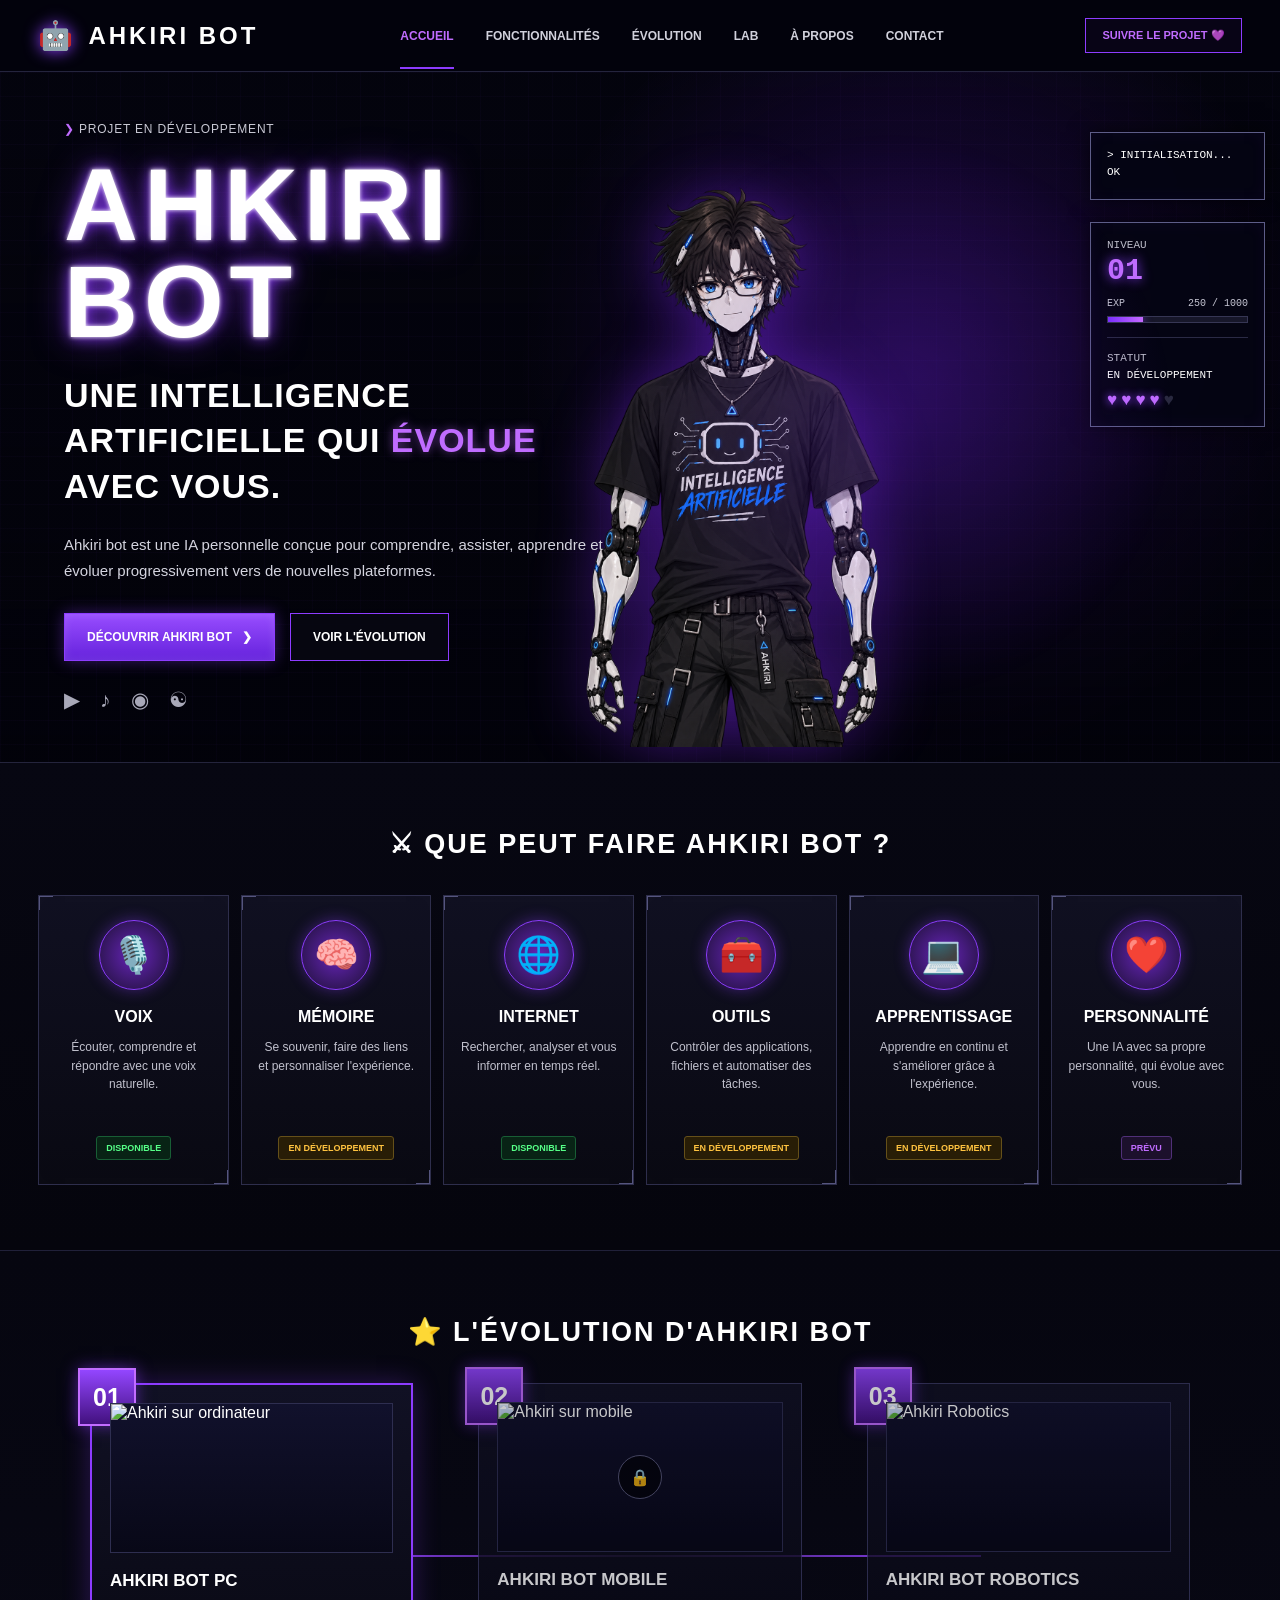
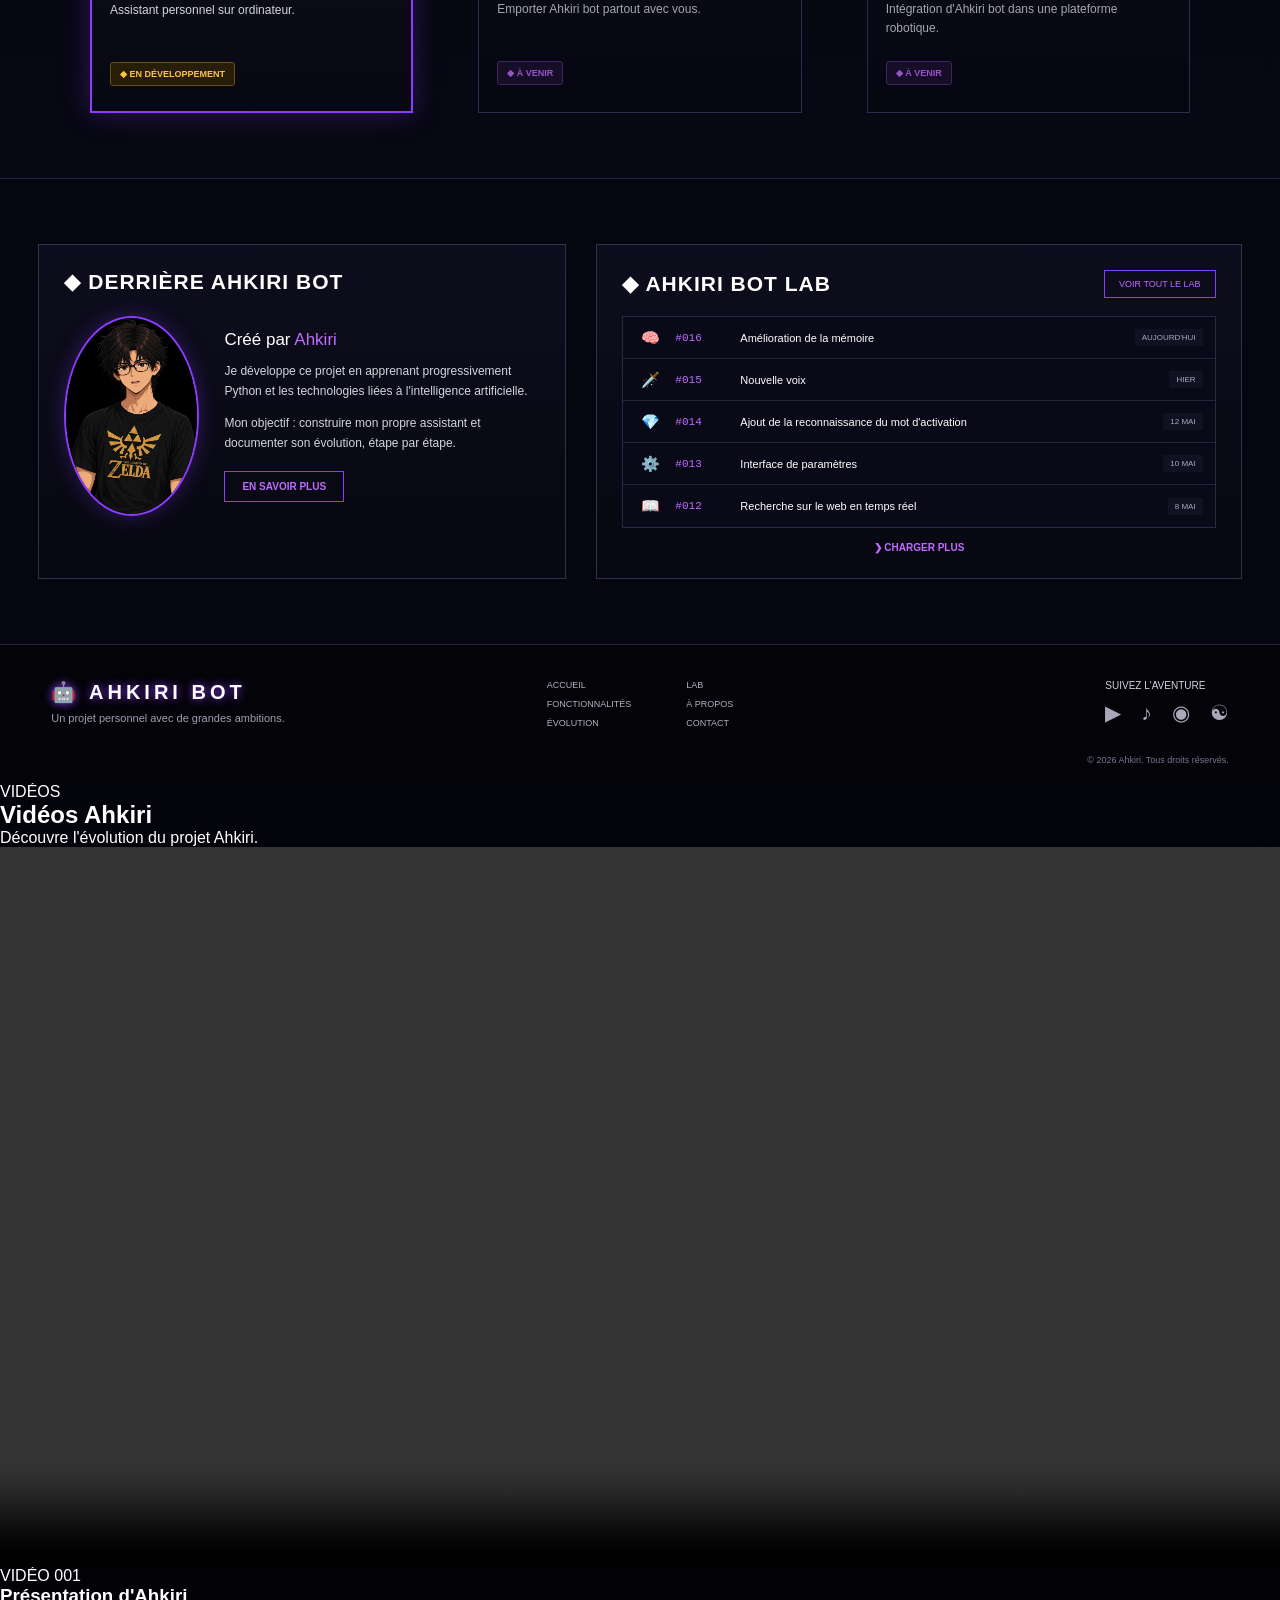
==== commit 92ac419a: "Update vidéo html" ====
--- a/index.html
+++ b/index.html
@@ -931,61 +931,33 @@
     <div class="videos-container">
 
         <div class="videos-header">
-            <span class="section-tag">TRANSMISSIONS</span>
+            <span class="section-tag">VIDÉOS</span>
             <h2>Vidéos Ahkiri</h2>
             <p>
-                Suis l'évolution du projet Ahkiri à travers les dernières vidéos.
+                Découvre l'évolution du projet Ahkiri.
             </p>
         </div>
 
         <div class="videos-grid">
 
-            <!-- VIDÉO 1 -->
             <article class="video-card">
 
                 <div class="video-player">
-                    <iframe
-                        src="https://www.youtube.com/embed/ID_DE_LA_VIDEO"
-                        title="Vidéo Ahkiri"
-                        allow="accelerometer; autoplay; clipboard-write; encrypted-media; gyroscope; picture-in-picture"
-                        allowfullscreen>
-                    </iframe>
+                    <video controls preload="metadata">
+                        <source
+                            src="videos/presentation-ahkiri.mp4"
+                            type="video/mp4"
+                        >
+                        Ton navigateur ne prend pas en charge la vidéo.
+                    </video>
                 </div>
 
                 <div class="video-info">
                     <span class="video-number">VIDÉO 001</span>
-
-                    <h3>Présentation du projet Ahkiri</h3>
-
-                    <p>
-                        Découvre les premières étapes du développement d'Ahkiri
-                        et les objectifs du projet.
-                    </p>
-                </div>
-
-            </article>
-
-
-            <!-- VIDÉO 2 -->
-            <article class="video-card">
-
-                <div class="video-player">
-                    <iframe
-                        src="https://www.youtube.com/embed/ID_DE_LA_VIDEO"
-                        title="Vidéo Ahkiri"
-                        allow="accelerometer; autoplay; clipboard-write; encrypted-media; gyroscope; picture-in-picture"
-                        allowfullscreen>
-                    </iframe>
-                </div>
-
-                <div class="video-info">
-                    <span class="video-number">VIDÉO 002</span>
-
-                    <h3>Développement d'Ahkiri</h3>
-
-                    <p>
-                        Les nouvelles fonctionnalités et améliorations apportées
-                        à l'intelligence artificielle.
+                    <h3>Présentation d'Ahkiri</h3>
+
+                    <p>
+                        Première présentation publique du projet Ahkiri.
                     </p>
                 </div>
 
@@ -996,9 +968,7 @@
     </div>
 </section>
 
-
-
-    <script src="script.js"></script>
+ <script src="script.js"></script>
 
 </body>
 
--- a/style.css
+++ b/style.css
@@ -1991,6 +1991,42 @@
         9px;
 }
 
+/* =========================
+   SECTION VIDÉOS
+========================= */
+
+.video-player {
+    width: 100%;
+    aspect-ratio: 16 / 9;
+    background: #000;
+    overflow: hidden;
+}
+
+.video-player video {
+    width: 100%;
+    height: 100%;
+    object-fit: contain;
+    display: block;
+}
+
+
+/* MOBILE */
+
+@media (max-width: 768px) {
+
+    .videos {
+        padding: 70px 5%;
+    }
+
+    .videos-grid {
+        grid-template-columns: 1fr;
+    }
+
+    .videos-header h2 {
+        font-size: 2rem;
+    }
+}
+
 
 /* =========================================
    RESPONSIVE
@@ -2222,4 +2258,4 @@
             30px;
     }
 
-}+}
